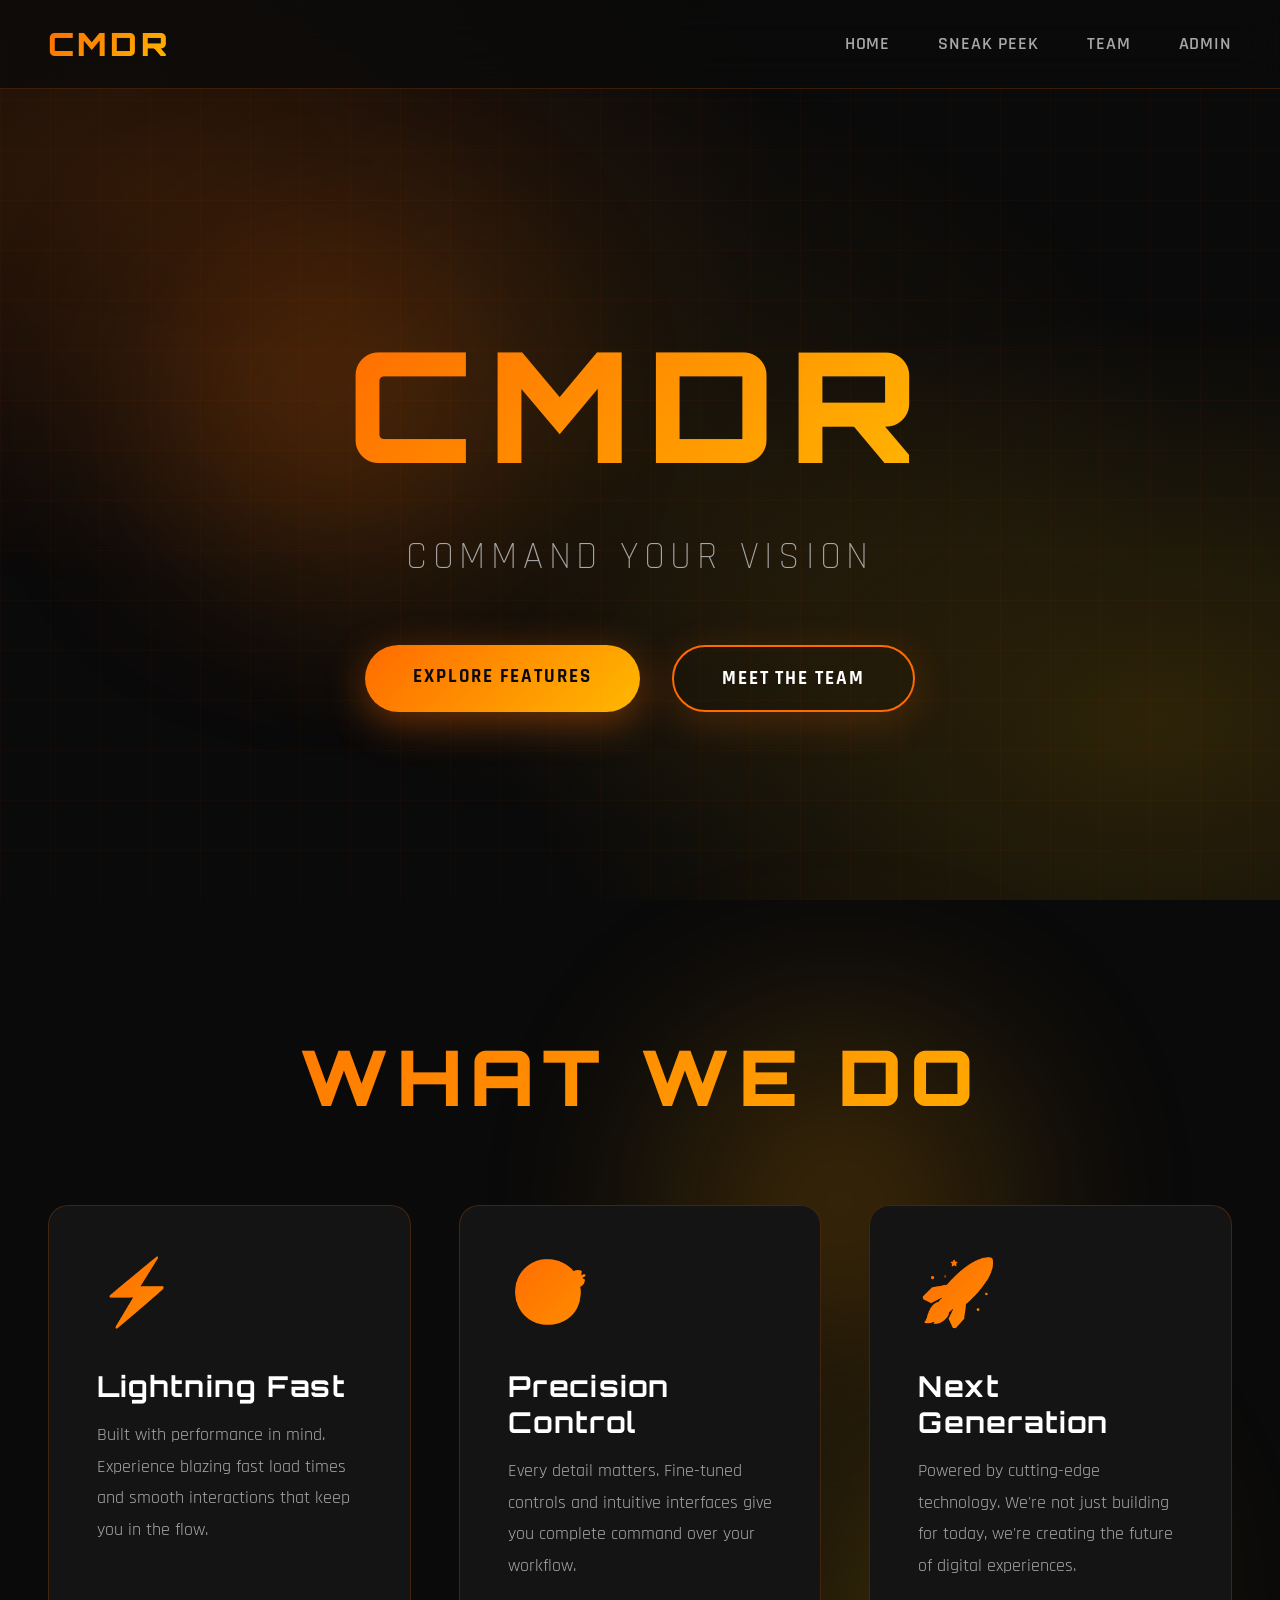
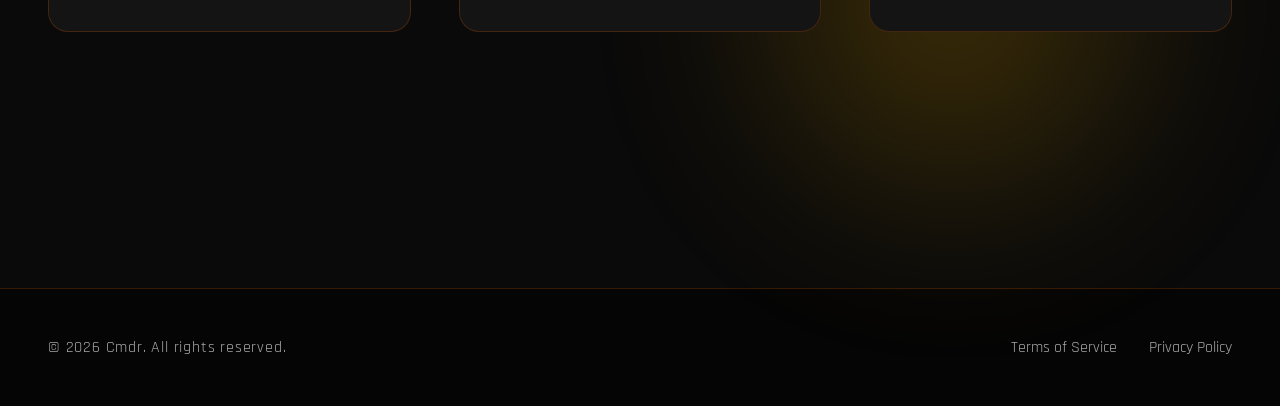
==== index.html @ 77a66899 "Create index.html" ====
<!DOCTYPE html>
<html lang="en">
<head>
    <meta charset="UTF-8">
    <meta name="viewport" content="width=device-width, initial-scale=1.0">
    <title>Cmdr - Command Your Vision</title>
    <style>
        @import url('https://fonts.googleapis.com/css2?family=Orbitron:wght@400;700;900&family=Rajdhani:wght@300;400;600;700&display=swap');
        
        :root {
            --primary-orange: #FF6B00;
            --primary-yellow: #FFB800;
            --accent-gold: #FFA000;
            --dark-bg: #0a0a0a;
            --darker-bg: #050505;
            --card-bg: #141414;
            --text-primary: #ffffff;
            --text-secondary: #a8a8a8;
            --glow-orange: rgba(255, 107, 0, 0.6);
            --glow-yellow: rgba(255, 184, 0, 0.6);
        }
        
        * {
            margin: 0;
            padding: 0;
            box-sizing: border-box;
        }
        
        body {
            font-family: 'Rajdhani', sans-serif;
            background: var(--dark-bg);
            color: var(--text-primary);
            overflow-x: hidden;
            position: relative;
        }
        
        /* Animated background */
        body::before {
            content: '';
            position: fixed;
            top: 0;
            left: 0;
            width: 100%;
            height: 100%;
            background: 
                radial-gradient(ellipse at 10% 20%, rgba(255, 107, 0, 0.15) 0%, transparent 40%),
                radial-gradient(ellipse at 90% 80%, rgba(255, 184, 0, 0.15) 0%, transparent 40%),
                radial-gradient(ellipse at 50% 50%, rgba(255, 160, 0, 0.08) 0%, transparent 60%);
            animation: backgroundPulse 20s ease-in-out infinite;
            z-index: 0;
        }
        
        @keyframes backgroundPulse {
            0%, 100% { opacity: 1; transform: scale(1); }
            50% { opacity: 0.8; transform: scale(1.1); }
        }
        
        /* Grid overlay */
        body::after {
            content: '';
            position: fixed;
            top: 0;
            left: 0;
            width: 100%;
            height: 100%;
            background-image: 
                linear-gradient(rgba(255, 107, 0, 0.03) 1px, transparent 1px),
                linear-gradient(90deg, rgba(255, 107, 0, 0.03) 1px, transparent 1px);
            background-size: 50px 50px;
            pointer-events: none;
            z-index: 0;
        }
        
        .container {
            max-width: 1600px;
            margin: 0 auto;
            padding: 0 3rem;
            position: relative;
            z-index: 1;
        }
        
        /* Navigation */
        nav {
            position: fixed;
            top: 0;
            left: 0;
            right: 0;
            background: rgba(10, 10, 10, 0.8);
            backdrop-filter: blur(20px);
            border-bottom: 1px solid rgba(255, 107, 0, 0.2);
            z-index: 1000;
            animation: slideDown 0.6s ease;
        }
        
        @keyframes slideDown {
            from {
                transform: translateY(-100%);
                opacity: 0;
            }
            to {
                transform: translateY(0);
                opacity: 1;
            }
        }
        
        nav .container {
            display: flex;
            justify-content: space-between;
            align-items: center;
            padding: 1.5rem 3rem;
        }
        
        .logo {
            font-family: 'Orbitron', monospace;
            font-size: 2rem;
            font-weight: 900;
            background: linear-gradient(135deg, var(--primary-orange), var(--primary-yellow));
            -webkit-background-clip: text;
            -webkit-text-fill-color: transparent;
            background-clip: text;
            letter-spacing: 0.1em;
            text-transform: uppercase;
            cursor: pointer;
            transition: all 0.3s ease;
        }
        
        .logo:hover {
            filter: drop-shadow(0 0 20px var(--glow-orange));
        }
        
        .nav-links {
            display: flex;
            gap: 3rem;
            list-style: none;
        }
        
        .nav-links a {
            color: var(--text-secondary);
            text-decoration: none;
            font-size: 1.1rem;
            font-weight: 600;
            letter-spacing: 0.05em;
            text-transform: uppercase;
            position: relative;
            transition: all 0.3s ease;
        }
        
        .nav-links a::after {
            content: '';
            position: absolute;
            bottom: -5px;
            left: 0;
            width: 0;
            height: 2px;
            background: linear-gradient(90deg, var(--primary-orange), var(--primary-yellow));
            transition: width 0.3s ease;
        }
        
        .nav-links a:hover {
            color: var(--text-primary);
        }
        
        .nav-links a:hover::after {
            width: 100%;
        }
        
        /* Hero Section */
        .hero {
            min-height: 100vh;
            display: flex;
            align-items: center;
            justify-content: center;
            text-align: center;
            position: relative;
            padding-top: 120px;
        }
        
        .hero-content {
            animation: fadeInUp 1s ease;
        }
        
        .hero h1 {
            font-family: 'Orbitron', monospace;
            font-size: clamp(4rem, 12vw, 10rem);
            font-weight: 900;
            letter-spacing: 0.1em;
            background: linear-gradient(135deg, var(--primary-orange) 0%, var(--primary-yellow) 50%, var(--accent-gold) 100%);
            -webkit-background-clip: text;
            -webkit-text-fill-color: transparent;
            background-clip: text;
            background-size: 200% 200%;
            animation: gradientShift 5s ease infinite, heroGlow 3s ease-in-out infinite;
            margin-bottom: 2rem;
            position: relative;
        }
        
        @keyframes gradientShift {
            0%, 100% { background-position: 0% 50%; }
            50% { background-position: 100% 50%; }
        }
        
        @keyframes heroGlow {
            0%, 100% { 
                filter: drop-shadow(0 0 30px var(--glow-orange));
            }
            50% { 
                filter: drop-shadow(0 0 60px var(--glow-yellow));
            }
        }
        
        .tagline {
            font-size: clamp(1.5rem, 3vw, 2.5rem);
            font-weight: 300;
            color: var(--text-secondary);
            letter-spacing: 0.15em;
            text-transform: uppercase;
            margin-bottom: 4rem;
            animation: fadeInUp 1s ease 0.3s both;
        }
        
        .cta-buttons {
            display: flex;
            gap: 2rem;
            justify-content: center;
            animation: fadeInUp 1s ease 0.6s both;
        }
        
        .btn {
            padding: 1.2rem 3rem;
            font-size: 1.2rem;
            font-weight: 700;
            letter-spacing: 0.1em;
            text-transform: uppercase;
            text-decoration: none;
            border: none;
            border-radius: 50px;
            cursor: pointer;
            position: relative;
            overflow: hidden;
            transition: all 0.4s cubic-bezier(0.175, 0.885, 0.32, 1.275);
        }
        
        .btn-primary {
            background: linear-gradient(135deg, var(--primary-orange), var(--primary-yellow));
            color: var(--dark-bg);
            box-shadow: 0 10px 40px rgba(255, 107, 0, 0.4);
        }
        
        .btn-primary::before {
            content: '';
            position: absolute;
            top: 0;
            left: -100%;
            width: 100%;
            height: 100%;
            background: linear-gradient(90deg, transparent, rgba(255, 255, 255, 0.3), transparent);
            transition: left 0.5s ease;
        }
        
        .btn-primary:hover::before {
            left: 100%;
        }
        
        .btn-primary:hover {
            transform: translateY(-5px);
            box-shadow: 0 15px 50px rgba(255, 107, 0, 0.6);
        }
        
        .btn-secondary {
            background: transparent;
            color: var(--text-primary);
            border: 2px solid var(--primary-orange);
            box-shadow: 0 10px 40px rgba(255, 107, 0, 0.2);
        }
        
        .btn-secondary:hover {
            background: rgba(255, 107, 0, 0.1);
            border-color: var(--primary-yellow);
            transform: translateY(-5px);
            box-shadow: 0 15px 50px rgba(255, 184, 0, 0.4);
        }
        
        /* Floating elements */
        .floating-element {
            position: absolute;
            width: 400px;
            height: 400px;
            border-radius: 50%;
            filter: blur(100px);
            opacity: 0.3;
            animation: float 20s ease-in-out infinite;
            pointer-events: none;
        }
        
        .floating-element:nth-child(1) {
            background: radial-gradient(circle, var(--primary-orange), transparent);
            top: 10%;
            left: 10%;
            animation-delay: 0s;
        }
        
        .floating-element:nth-child(2) {
            background: radial-gradient(circle, var(--primary-yellow), transparent);
            bottom: 10%;
            right: 10%;
            animation-delay: -7s;
        }
        
        .floating-element:nth-child(3) {
            background: radial-gradient(circle, var(--accent-gold), transparent);
            top: 50%;
            left: 50%;
            animation-delay: -14s;
        }
        
        @keyframes float {
            0%, 100% {
                transform: translate(0, 0) scale(1);
            }
            33% {
                transform: translate(50px, -50px) scale(1.1);
            }
            66% {
                transform: translate(-50px, 50px) scale(0.9);
            }
        }
        
        /* Features Section */
        .features {
            padding: 8rem 0;
            position: relative;
        }
        
        .section-title {
            font-family: 'Orbitron', monospace;
            font-size: clamp(3rem, 6vw, 5rem);
            font-weight: 900;
            text-align: center;
            margin-bottom: 5rem;
            background: linear-gradient(135deg, var(--primary-orange), var(--primary-yellow));
            -webkit-background-clip: text;
            -webkit-text-fill-color: transparent;
            background-clip: text;
            letter-spacing: 0.1em;
            text-transform: uppercase;
        }
        
        .features-grid {
            display: grid;
            grid-template-columns: repeat(auto-fit, minmax(350px, 1fr));
            gap: 3rem;
            margin-top: 4rem;
        }
        
        .feature-card {
            background: var(--card-bg);
            border: 1px solid rgba(255, 107, 0, 0.2);
            border-radius: 20px;
            padding: 3rem;
            position: relative;
            overflow: hidden;
            transition: all 0.4s cubic-bezier(0.175, 0.885, 0.32, 1.275);
            animation: fadeInUp 0.8s ease both;
        }
        
        .feature-card:nth-child(1) { animation-delay: 0.1s; }
        .feature-card:nth-child(2) { animation-delay: 0.2s; }
        .feature-card:nth-child(3) { animation-delay: 0.3s; }
        
        .feature-card::before {
            content: '';
            position: absolute;
            top: -50%;
            left: -50%;
            width: 200%;
            height: 200%;
            background: radial-gradient(circle, rgba(255, 107, 0, 0.1) 0%, transparent 70%);
            transition: all 0.6s ease;
            opacity: 0;
        }
        
        .feature-card:hover::before {
            opacity: 1;
            transform: translate(10%, 10%);
        }
        
        .feature-card:hover {
            transform: translateY(-10px);
            border-color: var(--primary-yellow);
            box-shadow: 0 20px 60px rgba(255, 107, 0, 0.3);
        }
        
        .feature-icon {
            font-size: 4rem;
            margin-bottom: 2rem;
            background: linear-gradient(135deg, var(--primary-orange), var(--primary-yellow));
            -webkit-background-clip: text;
            -webkit-text-fill-color: transparent;
            background-clip: text;
        }
        
        .feature-card h3 {
            font-family: 'Orbitron', monospace;
            font-size: 1.8rem;
            font-weight: 700;
            margin-bottom: 1rem;
            color: var(--text-primary);
            letter-spacing: 0.05em;
        }
        
        .feature-card p {
            color: var(--text-secondary);
            line-height: 1.8;
            font-size: 1.1rem;
        }
        
        /* Animations */
        @keyframes fadeInUp {
            from {
                opacity: 0;
                transform: translateY(50px);
            }
            to {
                opacity: 1;
                transform: translateY(0);
            }
        }
        
        /* Footer */
        footer {
            background: var(--darker-bg);
            border-top: 1px solid rgba(255, 107, 0, 0.2);
            padding: 3rem 0;
            text-align: center;
            margin-top: 8rem;
        }
        
        .footer-content {
            display: flex;
            justify-content: space-between;
            align-items: center;
            max-width: 1600px;
            margin: 0 auto;
            padding: 0 3rem;
            flex-wrap: wrap;
            gap: 2rem;
        }
        
        footer p {
            color: var(--text-secondary);
            font-size: 1rem;
            letter-spacing: 0.05em;
        }
        
        .footer-links {
            display: flex;
            gap: 2rem;
        }
        
        .footer-links a {
            color: var(--text-secondary);
            text-decoration: none;
            font-size: 1rem;
            transition: all 0.3s ease;
        }
        
        .footer-links a:hover {
            color: var(--primary-yellow);
        }
        
        /* Responsive */
        @media (max-width: 768px) {
            .container {
                padding: 0 1.5rem;
            }
            
            nav .container {
                padding: 1rem 1.5rem;
                flex-direction: column;
                gap: 1rem;
            }
            
            .nav-links {
                gap: 1.5rem;
            }
            
            .cta-buttons {
                flex-direction: column;
                gap: 1rem;
            }
            
            .features-grid {
                grid-template-columns: 1fr;
            }
            
            .footer-content {
                flex-direction: column;
                text-align: center;
            }
            
            .footer-links {
                flex-direction: column;
                gap: 1rem;
            }
        }
    </style>
</head>
<body>
    <div class="floating-element"></div>
    <div class="floating-element"></div>
    <div class="floating-element"></div>
    
    <nav>
        <div class="container">
            <div class="logo">CMDR</div>
            <ul class="nav-links">
                <li><a href="index.html">Home</a></li>
                <li><a href="sneak-peek.html">Sneak Peek</a></li>
                <li><a href="team.html">Team</a></li>
                <li><a href="admin.html">Admin</a></li>
            </ul>
        </div>
    </nav>
    
    <section class="hero">
        <div class="hero-content">
            <h1>CMDR</h1>
            <p class="tagline">Command Your Vision</p>
            <div class="cta-buttons">
                <a href="sneak-peek.html" class="btn btn-primary">Explore Features</a>
                <a href="team.html" class="btn btn-secondary">Meet The Team</a>
            </div>
        </div>
    </section>
    
    <section class="features">
        <div class="container">
            <h2 class="section-title">What We Do</h2>
            
            <div class="features-grid">
                <div class="feature-card">
                    <div class="feature-icon">⚡</div>
                    <h3>Lightning Fast</h3>
                    <p>Built with performance in mind. Experience blazing fast load times and smooth interactions that keep you in the flow.</p>
                </div>
                
                <div class="feature-card">
                    <div class="feature-icon">🎯</div>
                    <h3>Precision Control</h3>
                    <p>Every detail matters. Fine-tuned controls and intuitive interfaces give you complete command over your workflow.</p>
                </div>
                
                <div class="feature-card">
                    <div class="feature-icon">🚀</div>
                    <h3>Next Generation</h3>
                    <p>Powered by cutting-edge technology. We're not just building for today, we're creating the future of digital experiences.</p>
                </div>
            </div>
        </div>
    </section>
    
    <footer>
        <div class="footer-content">
            <p>&copy; 2026 Cmdr. All rights reserved.</p>
            <div class="footer-links">
                <a href="terms-of-service.html">Terms of Service</a>
                <a href="#">Privacy Policy</a>
            </div>
        </div>
    </footer>
</body>
</html>
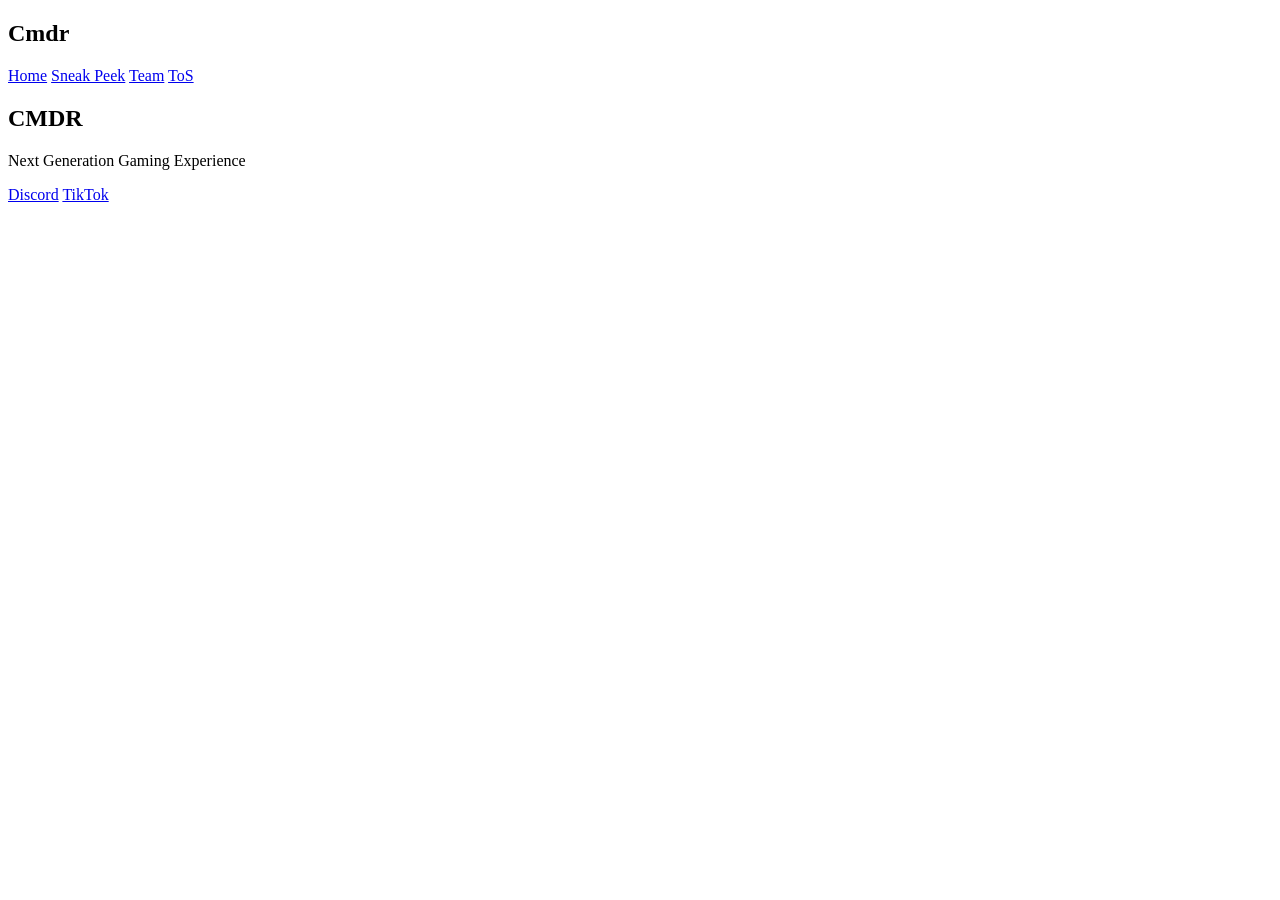
==== commit d8ccd23d: "Update index.html" ====
--- a/index.html
+++ b/index.html
@@ -1,572 +1,29 @@
 <!DOCTYPE html>
 <html lang="en">
 <head>
-    <meta charset="UTF-8">
-    <meta name="viewport" content="width=device-width, initial-scale=1.0">
-    <title>Cmdr - Command Your Vision</title>
-    <style>
-        @import url('https://fonts.googleapis.com/css2?family=Orbitron:wght@400;700;900&family=Rajdhani:wght@300;400;600;700&display=swap');
-        
-        :root {
-            --primary-orange: #FF6B00;
-            --primary-yellow: #FFB800;
-            --accent-gold: #FFA000;
-            --dark-bg: #0a0a0a;
-            --darker-bg: #050505;
-            --card-bg: #141414;
-            --text-primary: #ffffff;
-            --text-secondary: #a8a8a8;
-            --glow-orange: rgba(255, 107, 0, 0.6);
-            --glow-yellow: rgba(255, 184, 0, 0.6);
-        }
-        
-        * {
-            margin: 0;
-            padding: 0;
-            box-sizing: border-box;
-        }
-        
-        body {
-            font-family: 'Rajdhani', sans-serif;
-            background: var(--dark-bg);
-            color: var(--text-primary);
-            overflow-x: hidden;
-            position: relative;
-        }
-        
-        /* Animated background */
-        body::before {
-            content: '';
-            position: fixed;
-            top: 0;
-            left: 0;
-            width: 100%;
-            height: 100%;
-            background: 
-                radial-gradient(ellipse at 10% 20%, rgba(255, 107, 0, 0.15) 0%, transparent 40%),
-                radial-gradient(ellipse at 90% 80%, rgba(255, 184, 0, 0.15) 0%, transparent 40%),
-                radial-gradient(ellipse at 50% 50%, rgba(255, 160, 0, 0.08) 0%, transparent 60%);
-            animation: backgroundPulse 20s ease-in-out infinite;
-            z-index: 0;
-        }
-        
-        @keyframes backgroundPulse {
-            0%, 100% { opacity: 1; transform: scale(1); }
-            50% { opacity: 0.8; transform: scale(1.1); }
-        }
-        
-        /* Grid overlay */
-        body::after {
-            content: '';
-            position: fixed;
-            top: 0;
-            left: 0;
-            width: 100%;
-            height: 100%;
-            background-image: 
-                linear-gradient(rgba(255, 107, 0, 0.03) 1px, transparent 1px),
-                linear-gradient(90deg, rgba(255, 107, 0, 0.03) 1px, transparent 1px);
-            background-size: 50px 50px;
-            pointer-events: none;
-            z-index: 0;
-        }
-        
-        .container {
-            max-width: 1600px;
-            margin: 0 auto;
-            padding: 0 3rem;
-            position: relative;
-            z-index: 1;
-        }
-        
-        /* Navigation */
-        nav {
-            position: fixed;
-            top: 0;
-            left: 0;
-            right: 0;
-            background: rgba(10, 10, 10, 0.8);
-            backdrop-filter: blur(20px);
-            border-bottom: 1px solid rgba(255, 107, 0, 0.2);
-            z-index: 1000;
-            animation: slideDown 0.6s ease;
-        }
-        
-        @keyframes slideDown {
-            from {
-                transform: translateY(-100%);
-                opacity: 0;
-            }
-            to {
-                transform: translateY(0);
-                opacity: 1;
-            }
-        }
-        
-        nav .container {
-            display: flex;
-            justify-content: space-between;
-            align-items: center;
-            padding: 1.5rem 3rem;
-        }
-        
-        .logo {
-            font-family: 'Orbitron', monospace;
-            font-size: 2rem;
-            font-weight: 900;
-            background: linear-gradient(135deg, var(--primary-orange), var(--primary-yellow));
-            -webkit-background-clip: text;
-            -webkit-text-fill-color: transparent;
-            background-clip: text;
-            letter-spacing: 0.1em;
-            text-transform: uppercase;
-            cursor: pointer;
-            transition: all 0.3s ease;
-        }
-        
-        .logo:hover {
-            filter: drop-shadow(0 0 20px var(--glow-orange));
-        }
-        
-        .nav-links {
-            display: flex;
-            gap: 3rem;
-            list-style: none;
-        }
-        
-        .nav-links a {
-            color: var(--text-secondary);
-            text-decoration: none;
-            font-size: 1.1rem;
-            font-weight: 600;
-            letter-spacing: 0.05em;
-            text-transform: uppercase;
-            position: relative;
-            transition: all 0.3s ease;
-        }
-        
-        .nav-links a::after {
-            content: '';
-            position: absolute;
-            bottom: -5px;
-            left: 0;
-            width: 0;
-            height: 2px;
-            background: linear-gradient(90deg, var(--primary-orange), var(--primary-yellow));
-            transition: width 0.3s ease;
-        }
-        
-        .nav-links a:hover {
-            color: var(--text-primary);
-        }
-        
-        .nav-links a:hover::after {
-            width: 100%;
-        }
-        
-        /* Hero Section */
-        .hero {
-            min-height: 100vh;
-            display: flex;
-            align-items: center;
-            justify-content: center;
-            text-align: center;
-            position: relative;
-            padding-top: 120px;
-        }
-        
-        .hero-content {
-            animation: fadeInUp 1s ease;
-        }
-        
-        .hero h1 {
-            font-family: 'Orbitron', monospace;
-            font-size: clamp(4rem, 12vw, 10rem);
-            font-weight: 900;
-            letter-spacing: 0.1em;
-            background: linear-gradient(135deg, var(--primary-orange) 0%, var(--primary-yellow) 50%, var(--accent-gold) 100%);
-            -webkit-background-clip: text;
-            -webkit-text-fill-color: transparent;
-            background-clip: text;
-            background-size: 200% 200%;
-            animation: gradientShift 5s ease infinite, heroGlow 3s ease-in-out infinite;
-            margin-bottom: 2rem;
-            position: relative;
-        }
-        
-        @keyframes gradientShift {
-            0%, 100% { background-position: 0% 50%; }
-            50% { background-position: 100% 50%; }
-        }
-        
-        @keyframes heroGlow {
-            0%, 100% { 
-                filter: drop-shadow(0 0 30px var(--glow-orange));
-            }
-            50% { 
-                filter: drop-shadow(0 0 60px var(--glow-yellow));
-            }
-        }
-        
-        .tagline {
-            font-size: clamp(1.5rem, 3vw, 2.5rem);
-            font-weight: 300;
-            color: var(--text-secondary);
-            letter-spacing: 0.15em;
-            text-transform: uppercase;
-            margin-bottom: 4rem;
-            animation: fadeInUp 1s ease 0.3s both;
-        }
-        
-        .cta-buttons {
-            display: flex;
-            gap: 2rem;
-            justify-content: center;
-            animation: fadeInUp 1s ease 0.6s both;
-        }
-        
-        .btn {
-            padding: 1.2rem 3rem;
-            font-size: 1.2rem;
-            font-weight: 700;
-            letter-spacing: 0.1em;
-            text-transform: uppercase;
-            text-decoration: none;
-            border: none;
-            border-radius: 50px;
-            cursor: pointer;
-            position: relative;
-            overflow: hidden;
-            transition: all 0.4s cubic-bezier(0.175, 0.885, 0.32, 1.275);
-        }
-        
-        .btn-primary {
-            background: linear-gradient(135deg, var(--primary-orange), var(--primary-yellow));
-            color: var(--dark-bg);
-            box-shadow: 0 10px 40px rgba(255, 107, 0, 0.4);
-        }
-        
-        .btn-primary::before {
-            content: '';
-            position: absolute;
-            top: 0;
-            left: -100%;
-            width: 100%;
-            height: 100%;
-            background: linear-gradient(90deg, transparent, rgba(255, 255, 255, 0.3), transparent);
-            transition: left 0.5s ease;
-        }
-        
-        .btn-primary:hover::before {
-            left: 100%;
-        }
-        
-        .btn-primary:hover {
-            transform: translateY(-5px);
-            box-shadow: 0 15px 50px rgba(255, 107, 0, 0.6);
-        }
-        
-        .btn-secondary {
-            background: transparent;
-            color: var(--text-primary);
-            border: 2px solid var(--primary-orange);
-            box-shadow: 0 10px 40px rgba(255, 107, 0, 0.2);
-        }
-        
-        .btn-secondary:hover {
-            background: rgba(255, 107, 0, 0.1);
-            border-color: var(--primary-yellow);
-            transform: translateY(-5px);
-            box-shadow: 0 15px 50px rgba(255, 184, 0, 0.4);
-        }
-        
-        /* Floating elements */
-        .floating-element {
-            position: absolute;
-            width: 400px;
-            height: 400px;
-            border-radius: 50%;
-            filter: blur(100px);
-            opacity: 0.3;
-            animation: float 20s ease-in-out infinite;
-            pointer-events: none;
-        }
-        
-        .floating-element:nth-child(1) {
-            background: radial-gradient(circle, var(--primary-orange), transparent);
-            top: 10%;
-            left: 10%;
-            animation-delay: 0s;
-        }
-        
-        .floating-element:nth-child(2) {
-            background: radial-gradient(circle, var(--primary-yellow), transparent);
-            bottom: 10%;
-            right: 10%;
-            animation-delay: -7s;
-        }
-        
-        .floating-element:nth-child(3) {
-            background: radial-gradient(circle, var(--accent-gold), transparent);
-            top: 50%;
-            left: 50%;
-            animation-delay: -14s;
-        }
-        
-        @keyframes float {
-            0%, 100% {
-                transform: translate(0, 0) scale(1);
-            }
-            33% {
-                transform: translate(50px, -50px) scale(1.1);
-            }
-            66% {
-                transform: translate(-50px, 50px) scale(0.9);
-            }
-        }
-        
-        /* Features Section */
-        .features {
-            padding: 8rem 0;
-            position: relative;
-        }
-        
-        .section-title {
-            font-family: 'Orbitron', monospace;
-            font-size: clamp(3rem, 6vw, 5rem);
-            font-weight: 900;
-            text-align: center;
-            margin-bottom: 5rem;
-            background: linear-gradient(135deg, var(--primary-orange), var(--primary-yellow));
-            -webkit-background-clip: text;
-            -webkit-text-fill-color: transparent;
-            background-clip: text;
-            letter-spacing: 0.1em;
-            text-transform: uppercase;
-        }
-        
-        .features-grid {
-            display: grid;
-            grid-template-columns: repeat(auto-fit, minmax(350px, 1fr));
-            gap: 3rem;
-            margin-top: 4rem;
-        }
-        
-        .feature-card {
-            background: var(--card-bg);
-            border: 1px solid rgba(255, 107, 0, 0.2);
-            border-radius: 20px;
-            padding: 3rem;
-            position: relative;
-            overflow: hidden;
-            transition: all 0.4s cubic-bezier(0.175, 0.885, 0.32, 1.275);
-            animation: fadeInUp 0.8s ease both;
-        }
-        
-        .feature-card:nth-child(1) { animation-delay: 0.1s; }
-        .feature-card:nth-child(2) { animation-delay: 0.2s; }
-        .feature-card:nth-child(3) { animation-delay: 0.3s; }
-        
-        .feature-card::before {
-            content: '';
-            position: absolute;
-            top: -50%;
-            left: -50%;
-            width: 200%;
-            height: 200%;
-            background: radial-gradient(circle, rgba(255, 107, 0, 0.1) 0%, transparent 70%);
-            transition: all 0.6s ease;
-            opacity: 0;
-        }
-        
-        .feature-card:hover::before {
-            opacity: 1;
-            transform: translate(10%, 10%);
-        }
-        
-        .feature-card:hover {
-            transform: translateY(-10px);
-            border-color: var(--primary-yellow);
-            box-shadow: 0 20px 60px rgba(255, 107, 0, 0.3);
-        }
-        
-        .feature-icon {
-            font-size: 4rem;
-            margin-bottom: 2rem;
-            background: linear-gradient(135deg, var(--primary-orange), var(--primary-yellow));
-            -webkit-background-clip: text;
-            -webkit-text-fill-color: transparent;
-            background-clip: text;
-        }
-        
-        .feature-card h3 {
-            font-family: 'Orbitron', monospace;
-            font-size: 1.8rem;
-            font-weight: 700;
-            margin-bottom: 1rem;
-            color: var(--text-primary);
-            letter-spacing: 0.05em;
-        }
-        
-        .feature-card p {
-            color: var(--text-secondary);
-            line-height: 1.8;
-            font-size: 1.1rem;
-        }
-        
-        /* Animations */
-        @keyframes fadeInUp {
-            from {
-                opacity: 0;
-                transform: translateY(50px);
-            }
-            to {
-                opacity: 1;
-                transform: translateY(0);
-            }
-        }
-        
-        /* Footer */
-        footer {
-            background: var(--darker-bg);
-            border-top: 1px solid rgba(255, 107, 0, 0.2);
-            padding: 3rem 0;
-            text-align: center;
-            margin-top: 8rem;
-        }
-        
-        .footer-content {
-            display: flex;
-            justify-content: space-between;
-            align-items: center;
-            max-width: 1600px;
-            margin: 0 auto;
-            padding: 0 3rem;
-            flex-wrap: wrap;
-            gap: 2rem;
-        }
-        
-        footer p {
-            color: var(--text-secondary);
-            font-size: 1rem;
-            letter-spacing: 0.05em;
-        }
-        
-        .footer-links {
-            display: flex;
-            gap: 2rem;
-        }
-        
-        .footer-links a {
-            color: var(--text-secondary);
-            text-decoration: none;
-            font-size: 1rem;
-            transition: all 0.3s ease;
-        }
-        
-        .footer-links a:hover {
-            color: var(--primary-yellow);
-        }
-        
-        /* Responsive */
-        @media (max-width: 768px) {
-            .container {
-                padding: 0 1.5rem;
-            }
-            
-            nav .container {
-                padding: 1rem 1.5rem;
-                flex-direction: column;
-                gap: 1rem;
-            }
-            
-            .nav-links {
-                gap: 1.5rem;
-            }
-            
-            .cta-buttons {
-                flex-direction: column;
-                gap: 1rem;
-            }
-            
-            .features-grid {
-                grid-template-columns: 1fr;
-            }
-            
-            .footer-content {
-                flex-direction: column;
-                text-align: center;
-            }
-            
-            .footer-links {
-                flex-direction: column;
-                gap: 1rem;
-            }
-        }
-    </style>
+<meta charset="UTF-8">
+<title>Cmdr</title>
+<link rel="stylesheet" href="style.css">
 </head>
 <body>
-    <div class="floating-element"></div>
-    <div class="floating-element"></div>
-    <div class="floating-element"></div>
-    
-    <nav>
-        <div class="container">
-            <div class="logo">CMDR</div>
-            <ul class="nav-links">
-                <li><a href="index.html">Home</a></li>
-                <li><a href="sneak-peek.html">Sneak Peek</a></li>
-                <li><a href="team.html">Team</a></li>
-                <li><a href="admin.html">Admin</a></li>
-            </ul>
-        </div>
-    </nav>
-    
-    <section class="hero">
-        <div class="hero-content">
-            <h1>CMDR</h1>
-            <p class="tagline">Command Your Vision</p>
-            <div class="cta-buttons">
-                <a href="sneak-peek.html" class="btn btn-primary">Explore Features</a>
-                <a href="team.html" class="btn btn-secondary">Meet The Team</a>
-            </div>
-        </div>
-    </section>
-    
-    <section class="features">
-        <div class="container">
-            <h2 class="section-title">What We Do</h2>
-            
-            <div class="features-grid">
-                <div class="feature-card">
-                    <div class="feature-icon">⚡</div>
-                    <h3>Lightning Fast</h3>
-                    <p>Built with performance in mind. Experience blazing fast load times and smooth interactions that keep you in the flow.</p>
-                </div>
-                
-                <div class="feature-card">
-                    <div class="feature-icon">🎯</div>
-                    <h3>Precision Control</h3>
-                    <p>Every detail matters. Fine-tuned controls and intuitive interfaces give you complete command over your workflow.</p>
-                </div>
-                
-                <div class="feature-card">
-                    <div class="feature-icon">🚀</div>
-                    <h3>Next Generation</h3>
-                    <p>Powered by cutting-edge technology. We're not just building for today, we're creating the future of digital experiences.</p>
-                </div>
-            </div>
-        </div>
-    </section>
-    
-    <footer>
-        <div class="footer-content">
-            <p>&copy; 2026 Cmdr. All rights reserved.</p>
-            <div class="footer-links">
-                <a href="terms-of-service.html">Terms of Service</a>
-                <a href="#">Privacy Policy</a>
-            </div>
-        </div>
-    </footer>
+
+<nav>
+    <h2>Cmdr</h2>
+    <div>
+        <a href="index.html">Home</a>
+        <a href="sneak.html">Sneak Peek</a>
+        <a href="team.html">Team</a>
+        <a href="tos.html">ToS</a>
+    </div>
+</nav>
+
+<section class="center">
+    <h1 class="glow">CMDR</h1>
+    <p>Next Generation Gaming Experience</p>
+
+    <a href="https://discord.gg/XaZSGVFvzV" class="btn">Discord</a>
+    <a href="https://tiktok.com/@custom_cmdr_commands" class="btn">TikTok</a>
+</section>
+
 </body>
 </html>
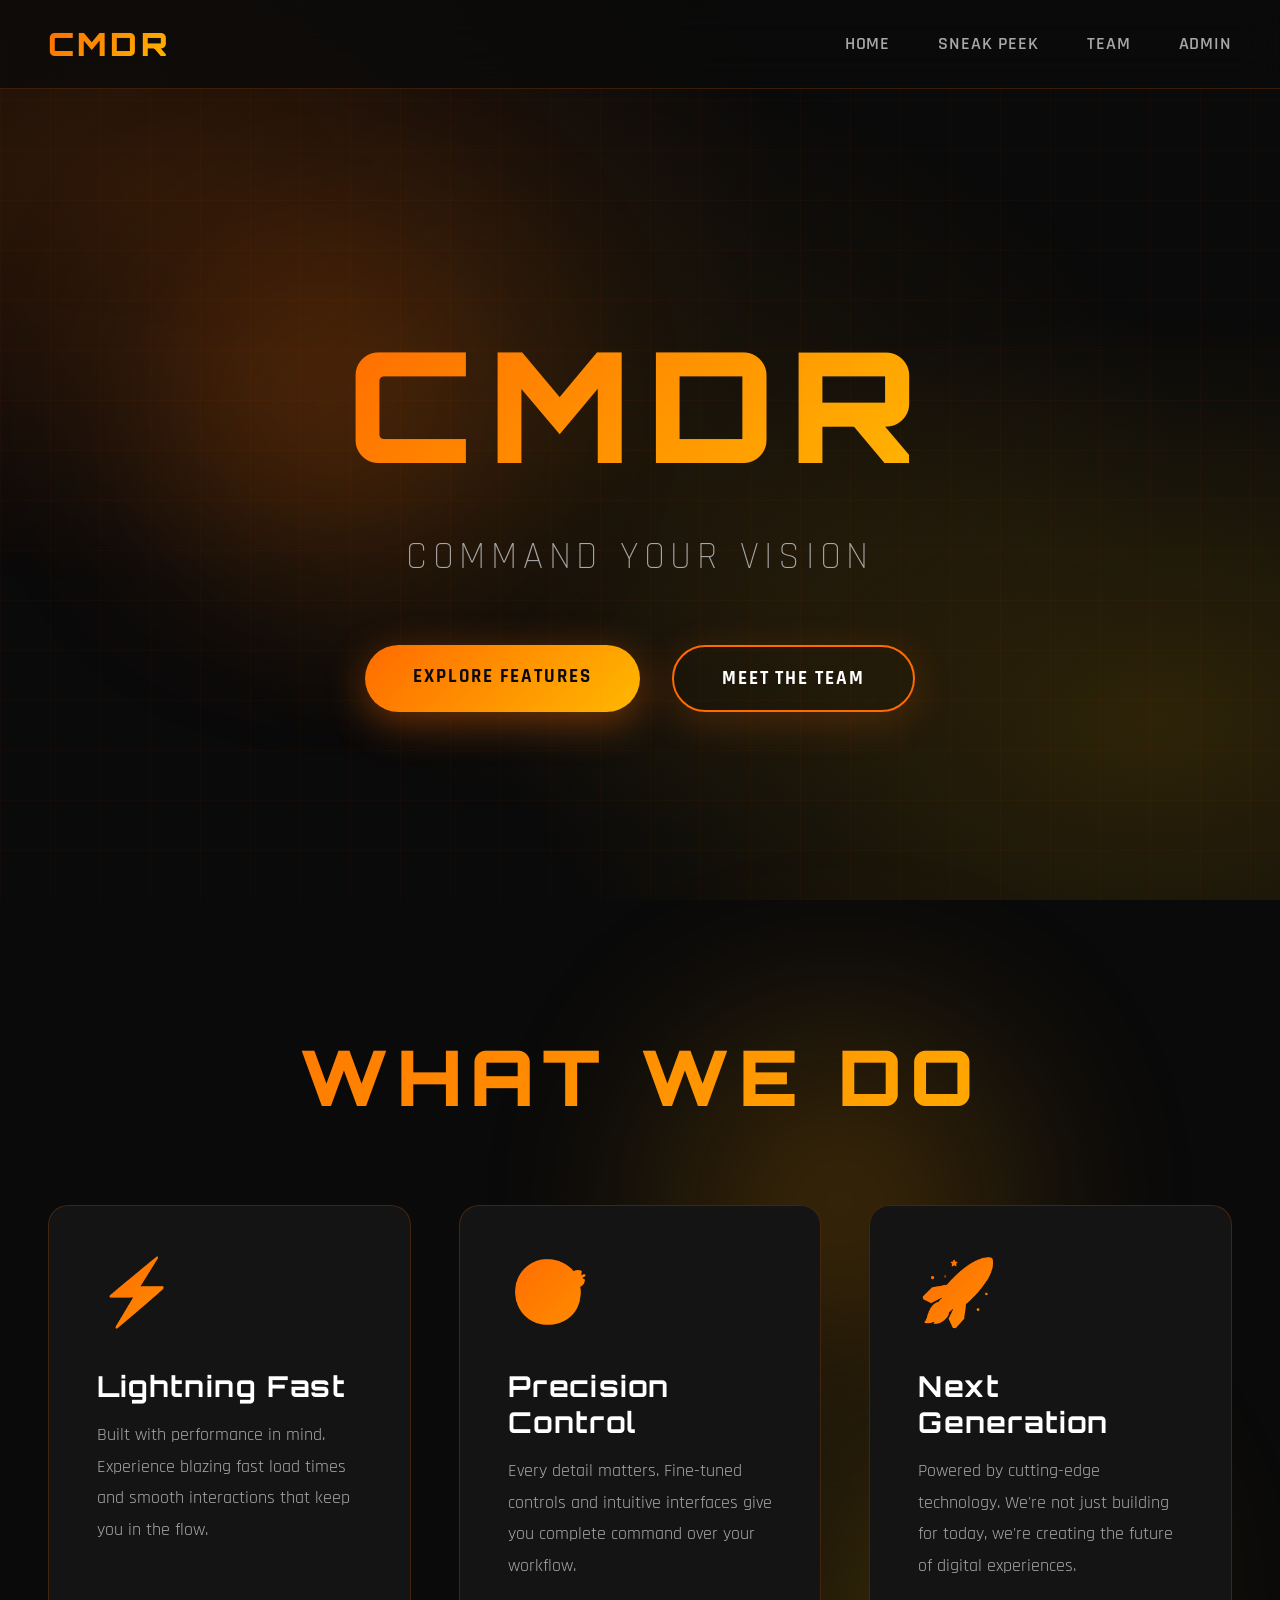
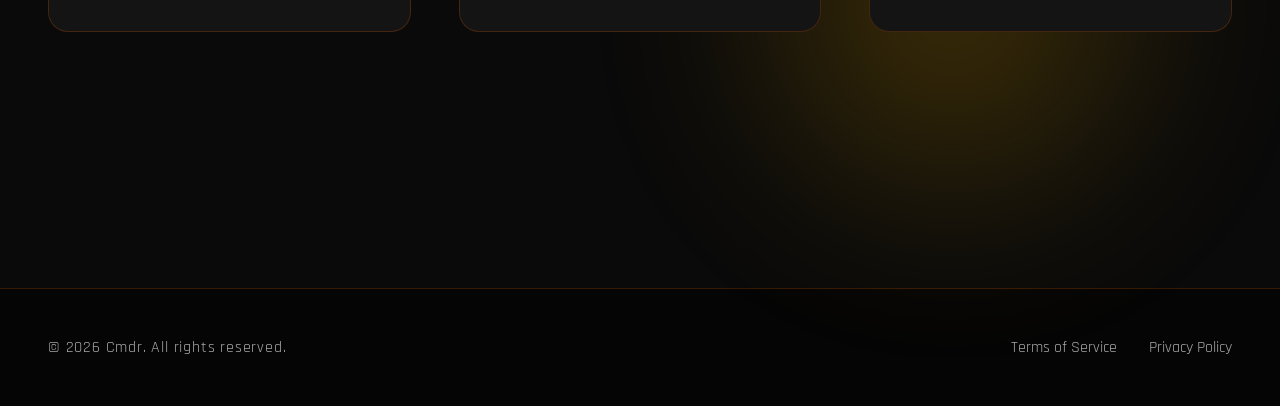
==== commit 3ae1226f: "Update index.html" ====
--- a/index.html
+++ b/index.html
@@ -1,29 +1,563 @@
 <!DOCTYPE html>
 <html lang="en">
 <head>
-<meta charset="UTF-8">
-<title>Cmdr</title>
-<link rel="stylesheet" href="style.css">
+    <meta charset="UTF-8">
+    <meta name="viewport" content="width=device-width, initial-scale=1.0">
+    <title>Cmdr - Command Your Vision</title>
+    <style>
+        @import url('https://fonts.googleapis.com/css2?family=Orbitron:wght@400;700;900&family=Rajdhani:wght@300;400;600;700&display=swap');
+        
+        :root {
+            --primary-orange: #FF6B00;
+            --primary-yellow: #FFB800;
+            --accent-gold: #FFA000;
+            --dark-bg: #0a0a0a;
+            --darker-bg: #050505;
+            --card-bg: #141414;
+            --text-primary: #ffffff;
+            --text-secondary: #a8a8a8;
+            --glow-orange: rgba(255, 107, 0, 0.6);
+            --glow-yellow: rgba(255, 184, 0, 0.6);
+        }
+        
+        * {
+            margin: 0;
+            padding: 0;
+            box-sizing: border-box;
+        }
+        
+        body {
+            font-family: 'Rajdhani', sans-serif;
+            background: var(--dark-bg);
+            color: var(--text-primary);
+            overflow-x: hidden;
+            position: relative;
+        }
+        
+        body::before {
+            content: '';
+            position: fixed;
+            top: 0;
+            left: 0;
+            width: 100%;
+            height: 100%;
+            background: 
+                radial-gradient(ellipse at 10% 20%, rgba(255, 107, 0, 0.15) 0%, transparent 40%),
+                radial-gradient(ellipse at 90% 80%, rgba(255, 184, 0, 0.15) 0%, transparent 40%),
+                radial-gradient(ellipse at 50% 50%, rgba(255, 160, 0, 0.08) 0%, transparent 60%);
+            animation: backgroundPulse 20s ease-in-out infinite;
+            z-index: 0;
+        }
+        
+        @keyframes backgroundPulse {
+            0%, 100% { opacity: 1; transform: scale(1); }
+            50% { opacity: 0.8; transform: scale(1.1); }
+        }
+        
+        body::after {
+            content: '';
+            position: fixed;
+            top: 0;
+            left: 0;
+            width: 100%;
+            height: 100%;
+            background-image: 
+                linear-gradient(rgba(255, 107, 0, 0.03) 1px, transparent 1px),
+                linear-gradient(90deg, rgba(255, 107, 0, 0.03) 1px, transparent 1px);
+            background-size: 50px 50px;
+            pointer-events: none;
+            z-index: 0;
+        }
+        
+        .container {
+            max-width: 1600px;
+            margin: 0 auto;
+            padding: 0 3rem;
+            position: relative;
+            z-index: 1;
+        }
+        
+        nav {
+            position: fixed;
+            top: 0;
+            left: 0;
+            right: 0;
+            background: rgba(10, 10, 10, 0.8);
+            backdrop-filter: blur(20px);
+            border-bottom: 1px solid rgba(255, 107, 0, 0.2);
+            z-index: 1000;
+            animation: slideDown 0.6s ease;
+        }
+        
+        @keyframes slideDown {
+            from {
+                transform: translateY(-100%);
+                opacity: 0;
+            }
+            to {
+                transform: translateY(0);
+                opacity: 1;
+            }
+        }
+        
+        nav .container {
+            display: flex;
+            justify-content: space-between;
+            align-items: center;
+            padding: 1.5rem 3rem;
+        }
+        
+        .logo {
+            font-family: 'Orbitron', monospace;
+            font-size: 2rem;
+            font-weight: 900;
+            background: linear-gradient(135deg, var(--primary-orange), var(--primary-yellow));
+            -webkit-background-clip: text;
+            -webkit-text-fill-color: transparent;
+            background-clip: text;
+            letter-spacing: 0.1em;
+            text-transform: uppercase;
+            cursor: pointer;
+            transition: all 0.3s ease;
+        }
+        
+        .logo:hover {
+            filter: drop-shadow(0 0 20px var(--glow-orange));
+        }
+        
+        .nav-links {
+            display: flex;
+            gap: 3rem;
+            list-style: none;
+        }
+        
+        .nav-links a {
+            color: var(--text-secondary);
+            text-decoration: none;
+            font-size: 1.1rem;
+            font-weight: 600;
+            letter-spacing: 0.05em;
+            text-transform: uppercase;
+            position: relative;
+            transition: all 0.3s ease;
+        }
+        
+        .nav-links a::after {
+            content: '';
+            position: absolute;
+            bottom: -5px;
+            left: 0;
+            width: 0;
+            height: 2px;
+            background: linear-gradient(90deg, var(--primary-orange), var(--primary-yellow));
+            transition: width 0.3s ease;
+        }
+        
+        .nav-links a:hover {
+            color: var(--text-primary);
+        }
+        
+        .nav-links a:hover::after {
+            width: 100%;
+        }
+        
+        .hero {
+            min-height: 100vh;
+            display: flex;
+            align-items: center;
+            justify-content: center;
+            text-align: center;
+            position: relative;
+            padding-top: 120px;
+        }
+        
+        .hero-content {
+            animation: fadeInUp 1s ease;
+        }
+        
+        .hero h1 {
+            font-family: 'Orbitron', monospace;
+            font-size: clamp(4rem, 12vw, 10rem);
+            font-weight: 900;
+            letter-spacing: 0.1em;
+            background: linear-gradient(135deg, var(--primary-orange) 0%, var(--primary-yellow) 50%, var(--accent-gold) 100%);
+            -webkit-background-clip: text;
+            -webkit-text-fill-color: transparent;
+            background-clip: text;
+            background-size: 200% 200%;
+            animation: gradientShift 5s ease infinite, heroGlow 3s ease-in-out infinite;
+            margin-bottom: 2rem;
+            position: relative;
+        }
+        
+        @keyframes gradientShift {
+            0%, 100% { background-position: 0% 50%; }
+            50% { background-position: 100% 50%; }
+        }
+        
+        @keyframes heroGlow {
+            0%, 100% { 
+                filter: drop-shadow(0 0 30px var(--glow-orange));
+            }
+            50% { 
+                filter: drop-shadow(0 0 60px var(--glow-yellow));
+            }
+        }
+        
+        .tagline {
+            font-size: clamp(1.5rem, 3vw, 2.5rem);
+            font-weight: 300;
+            color: var(--text-secondary);
+            letter-spacing: 0.15em;
+            text-transform: uppercase;
+            margin-bottom: 4rem;
+            animation: fadeInUp 1s ease 0.3s both;
+        }
+        
+        .cta-buttons {
+            display: flex;
+            gap: 2rem;
+            justify-content: center;
+            animation: fadeInUp 1s ease 0.6s both;
+        }
+        
+        .btn {
+            padding: 1.2rem 3rem;
+            font-size: 1.2rem;
+            font-weight: 700;
+            letter-spacing: 0.1em;
+            text-transform: uppercase;
+            text-decoration: none;
+            border: none;
+            border-radius: 50px;
+            cursor: pointer;
+            position: relative;
+            overflow: hidden;
+            transition: all 0.4s cubic-bezier(0.175, 0.885, 0.32, 1.275);
+        }
+        
+        .btn-primary {
+            background: linear-gradient(135deg, var(--primary-orange), var(--primary-yellow));
+            color: var(--dark-bg);
+            box-shadow: 0 10px 40px rgba(255, 107, 0, 0.4);
+        }
+        
+        .btn-primary::before {
+            content: '';
+            position: absolute;
+            top: 0;
+            left: -100%;
+            width: 100%;
+            height: 100%;
+            background: linear-gradient(90deg, transparent, rgba(255, 255, 255, 0.3), transparent);
+            transition: left 0.5s ease;
+        }
+        
+        .btn-primary:hover::before {
+            left: 100%;
+        }
+        
+        .btn-primary:hover {
+            transform: translateY(-5px);
+            box-shadow: 0 15px 50px rgba(255, 107, 0, 0.6);
+        }
+        
+        .btn-secondary {
+            background: transparent;
+            color: var(--text-primary);
+            border: 2px solid var(--primary-orange);
+            box-shadow: 0 10px 40px rgba(255, 107, 0, 0.2);
+        }
+        
+        .btn-secondary:hover {
+            background: rgba(255, 107, 0, 0.1);
+            border-color: var(--primary-yellow);
+            transform: translateY(-5px);
+            box-shadow: 0 15px 50px rgba(255, 184, 0, 0.4);
+        }
+        
+        .floating-element {
+            position: absolute;
+            width: 400px;
+            height: 400px;
+            border-radius: 50%;
+            filter: blur(100px);
+            opacity: 0.3;
+            animation: float 20s ease-in-out infinite;
+            pointer-events: none;
+        }
+        
+        .floating-element:nth-child(1) {
+            background: radial-gradient(circle, var(--primary-orange), transparent);
+            top: 10%;
+            left: 10%;
+            animation-delay: 0s;
+        }
+        
+        .floating-element:nth-child(2) {
+            background: radial-gradient(circle, var(--primary-yellow), transparent);
+            bottom: 10%;
+            right: 10%;
+            animation-delay: -7s;
+        }
+        
+        .floating-element:nth-child(3) {
+            background: radial-gradient(circle, var(--accent-gold), transparent);
+            top: 50%;
+            left: 50%;
+            animation-delay: -14s;
+        }
+        
+        @keyframes float {
+            0%, 100% {
+                transform: translate(0, 0) scale(1);
+            }
+            33% {
+                transform: translate(50px, -50px) scale(1.1);
+            }
+            66% {
+                transform: translate(-50px, 50px) scale(0.9);
+            }
+        }
+        
+        .features {
+            padding: 8rem 0;
+            position: relative;
+        }
+        
+        .section-title {
+            font-family: 'Orbitron', monospace;
+            font-size: clamp(3rem, 6vw, 5rem);
+            font-weight: 900;
+            text-align: center;
+            margin-bottom: 5rem;
+            background: linear-gradient(135deg, var(--primary-orange), var(--primary-yellow));
+            -webkit-background-clip: text;
+            -webkit-text-fill-color: transparent;
+            background-clip: text;
+            letter-spacing: 0.1em;
+            text-transform: uppercase;
+        }
+        
+        .features-grid {
+            display: grid;
+            grid-template-columns: repeat(auto-fit, minmax(350px, 1fr));
+            gap: 3rem;
+            margin-top: 4rem;
+        }
+        
+        .feature-card {
+            background: var(--card-bg);
+            border: 1px solid rgba(255, 107, 0, 0.2);
+            border-radius: 20px;
+            padding: 3rem;
+            position: relative;
+            overflow: hidden;
+            transition: all 0.4s cubic-bezier(0.175, 0.885, 0.32, 1.275);
+            animation: fadeInUp 0.8s ease both;
+        }
+        
+        .feature-card:nth-child(1) { animation-delay: 0.1s; }
+        .feature-card:nth-child(2) { animation-delay: 0.2s; }
+        .feature-card:nth-child(3) { animation-delay: 0.3s; }
+        
+        .feature-card::before {
+            content: '';
+            position: absolute;
+            top: -50%;
+            left: -50%;
+            width: 200%;
+            height: 200%;
+            background: radial-gradient(circle, rgba(255, 107, 0, 0.1) 0%, transparent 70%);
+            transition: all 0.6s ease;
+            opacity: 0;
+        }
+        
+        .feature-card:hover::before {
+            opacity: 1;
+            transform: translate(10%, 10%);
+        }
+        
+        .feature-card:hover {
+            transform: translateY(-10px);
+            border-color: var(--primary-yellow);
+            box-shadow: 0 20px 60px rgba(255, 107, 0, 0.3);
+        }
+        
+        .feature-icon {
+            font-size: 4rem;
+            margin-bottom: 2rem;
+            background: linear-gradient(135deg, var(--primary-orange), var(--primary-yellow));
+            -webkit-background-clip: text;
+            -webkit-text-fill-color: transparent;
+            background-clip: text;
+        }
+        
+        .feature-card h3 {
+            font-family: 'Orbitron', monospace;
+            font-size: 1.8rem;
+            font-weight: 700;
+            margin-bottom: 1rem;
+            color: var(--text-primary);
+            letter-spacing: 0.05em;
+        }
+        
+        .feature-card p {
+            color: var(--text-secondary);
+            line-height: 1.8;
+            font-size: 1.1rem;
+        }
+        
+        @keyframes fadeInUp {
+            from {
+                opacity: 0;
+                transform: translateY(50px);
+            }
+            to {
+                opacity: 1;
+                transform: translateY(0);
+            }
+        }
+        
+        footer {
+            background: var(--darker-bg);
+            border-top: 1px solid rgba(255, 107, 0, 0.2);
+            padding: 3rem 0;
+            text-align: center;
+            margin-top: 8rem;
+        }
+        
+        .footer-content {
+            display: flex;
+            justify-content: space-between;
+            align-items: center;
+            max-width: 1600px;
+            margin: 0 auto;
+            padding: 0 3rem;
+            flex-wrap: wrap;
+            gap: 2rem;
+        }
+        
+        footer p {
+            color: var(--text-secondary);
+            font-size: 1rem;
+            letter-spacing: 0.05em;
+        }
+        
+        .footer-links {
+            display: flex;
+            gap: 2rem;
+        }
+        
+        .footer-links a {
+            color: var(--text-secondary);
+            text-decoration: none;
+            font-size: 1rem;
+            transition: all 0.3s ease;
+        }
+        
+        .footer-links a:hover {
+            color: var(--primary-yellow);
+        }
+        
+        @media (max-width: 768px) {
+            .container {
+                padding: 0 1.5rem;
+            }
+            
+            nav .container {
+                padding: 1rem 1.5rem;
+                flex-direction: column;
+                gap: 1rem;
+            }
+            
+            .nav-links {
+                gap: 1.5rem;
+            }
+            
+            .cta-buttons {
+                flex-direction: column;
+                gap: 1rem;
+            }
+            
+            .features-grid {
+                grid-template-columns: 1fr;
+            }
+            
+            .footer-content {
+                flex-direction: column;
+                text-align: center;
+            }
+            
+            .footer-links {
+                flex-direction: column;
+                gap: 1rem;
+            }
+        }
+    </style>
 </head>
 <body>
-
-<nav>
-    <h2>Cmdr</h2>
-    <div>
-        <a href="index.html">Home</a>
-        <a href="sneak.html">Sneak Peek</a>
-        <a href="team.html">Team</a>
-        <a href="tos.html">ToS</a>
-    </div>
-</nav>
-
-<section class="center">
-    <h1 class="glow">CMDR</h1>
-    <p>Next Generation Gaming Experience</p>
-
-    <a href="https://discord.gg/XaZSGVFvzV" class="btn">Discord</a>
-    <a href="https://tiktok.com/@custom_cmdr_commands" class="btn">TikTok</a>
-</section>
-
+    <div class="floating-element"></div>
+    <div class="floating-element"></div>
+    <div class="floating-element"></div>
+    
+    <nav>
+        <div class="container">
+            <div class="logo">CMDR</div>
+            <ul class="nav-links">
+                <li><a href="index.html">Home</a></li>
+                <li><a href="sneak-peek.html">Sneak Peek</a></li>
+                <li><a href="team.html">Team</a></li>
+                <li><a href="admin.html">Admin</a></li>
+            </ul>
+        </div>
+    </nav>
+    
+    <section class="hero">
+        <div class="hero-content">
+            <h1>CMDR</h1>
+            <p class="tagline">Command Your Vision</p>
+            <div class="cta-buttons">
+                <a href="sneak-peek.html" class="btn btn-primary">Explore Features</a>
+                <a href="team.html" class="btn btn-secondary">Meet The Team</a>
+            </div>
+        </div>
+    </section>
+    
+    <section class="features">
+        <div class="container">
+            <h2 class="section-title">What We Do</h2>
+            
+            <div class="features-grid">
+                <div class="feature-card">
+                    <div class="feature-icon">⚡</div>
+                    <h3>Lightning Fast</h3>
+                    <p>Built with performance in mind. Experience blazing fast load times and smooth interactions that keep you in the flow.</p>
+                </div>
+                
+                <div class="feature-card">
+                    <div class="feature-icon">🎯</div>
+                    <h3>Precision Control</h3>
+                    <p>Every detail matters. Fine-tuned controls and intuitive interfaces give you complete command over your workflow.</p>
+                </div>
+                
+                <div class="feature-card">
+                    <div class="feature-icon">🚀</div>
+                    <h3>Next Generation</h3>
+                    <p>Powered by cutting-edge technology. We're not just building for today, we're creating the future of digital experiences.</p>
+                </div>
+            </div>
+        </div>
+    </section>
+    
+    <footer>
+        <div class="footer-content">
+            <p>&copy; 2026 Cmdr. All rights reserved.</p>
+            <div class="footer-links">
+                <a href="terms-of-service.html">Terms of Service</a>
+                <a href="#">Privacy Policy</a>
+            </div>
+        </div>
+    </footer>
 </body>
 </html>
